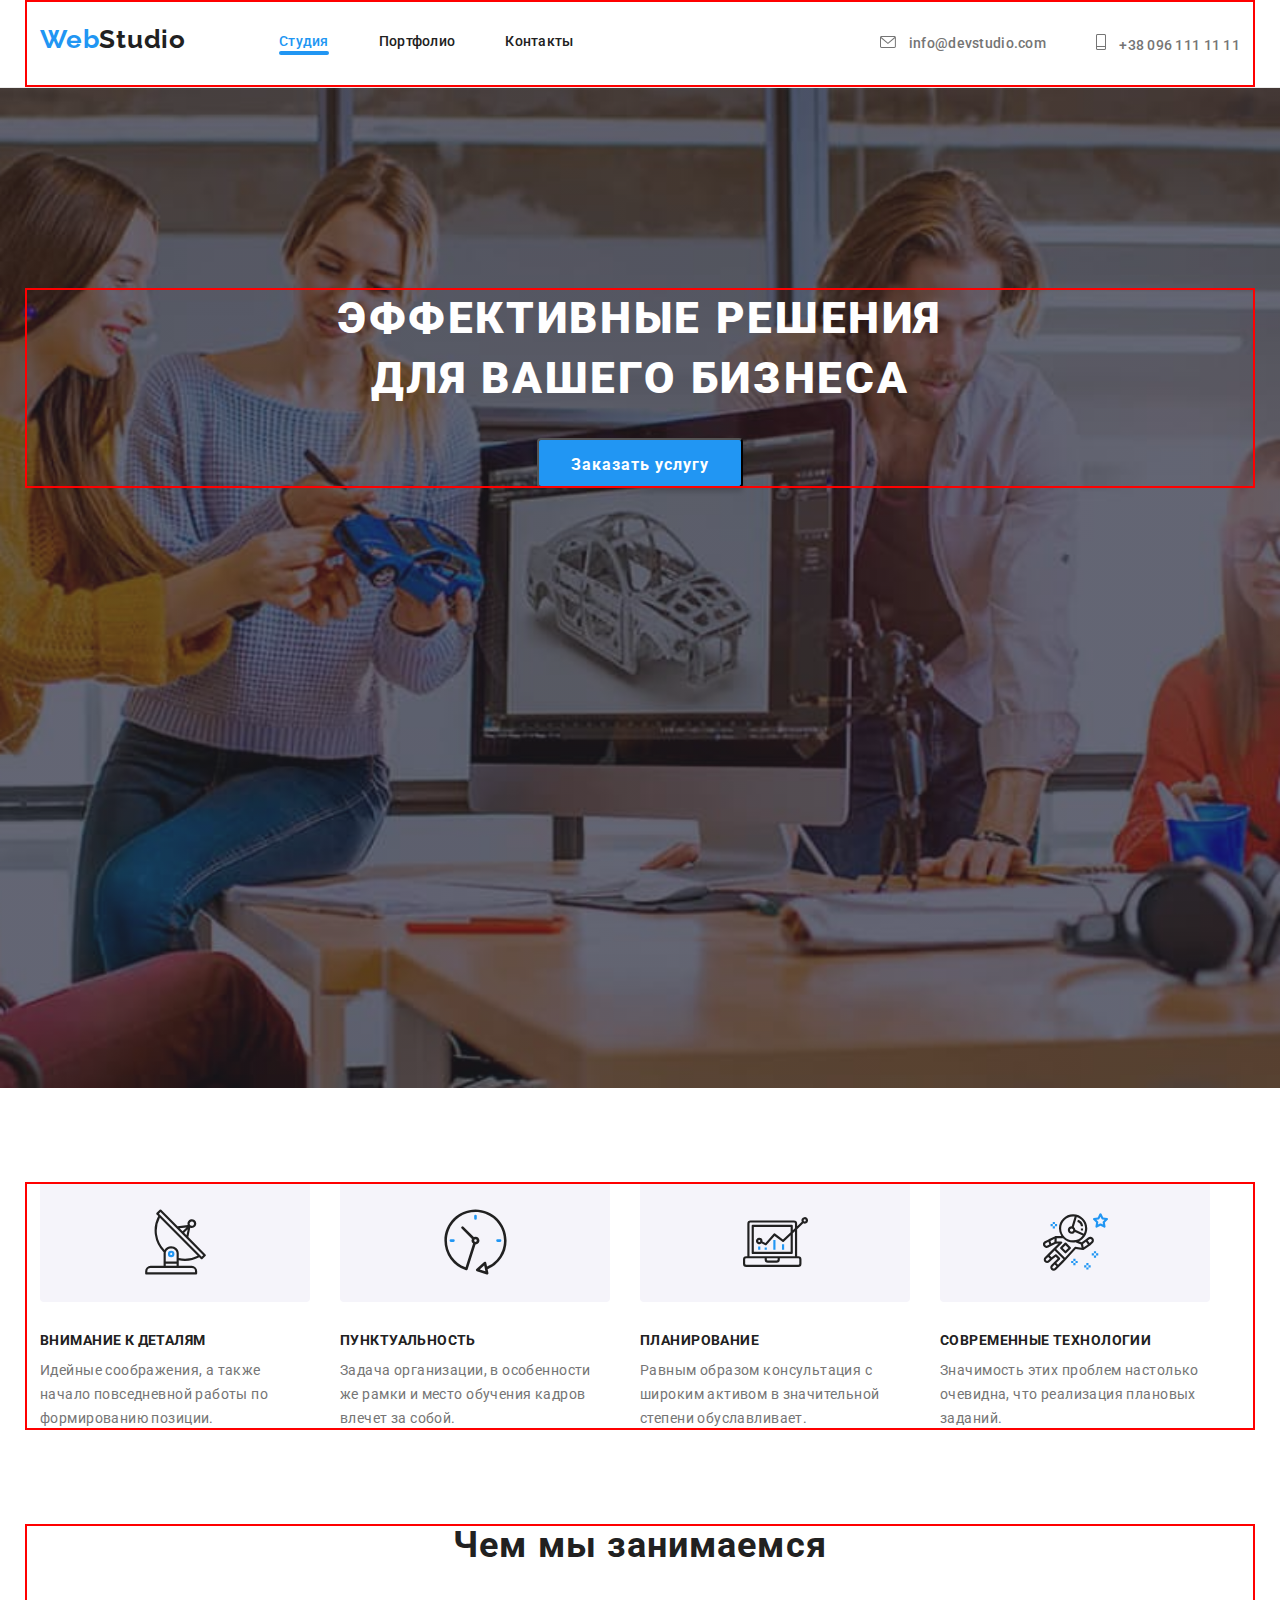
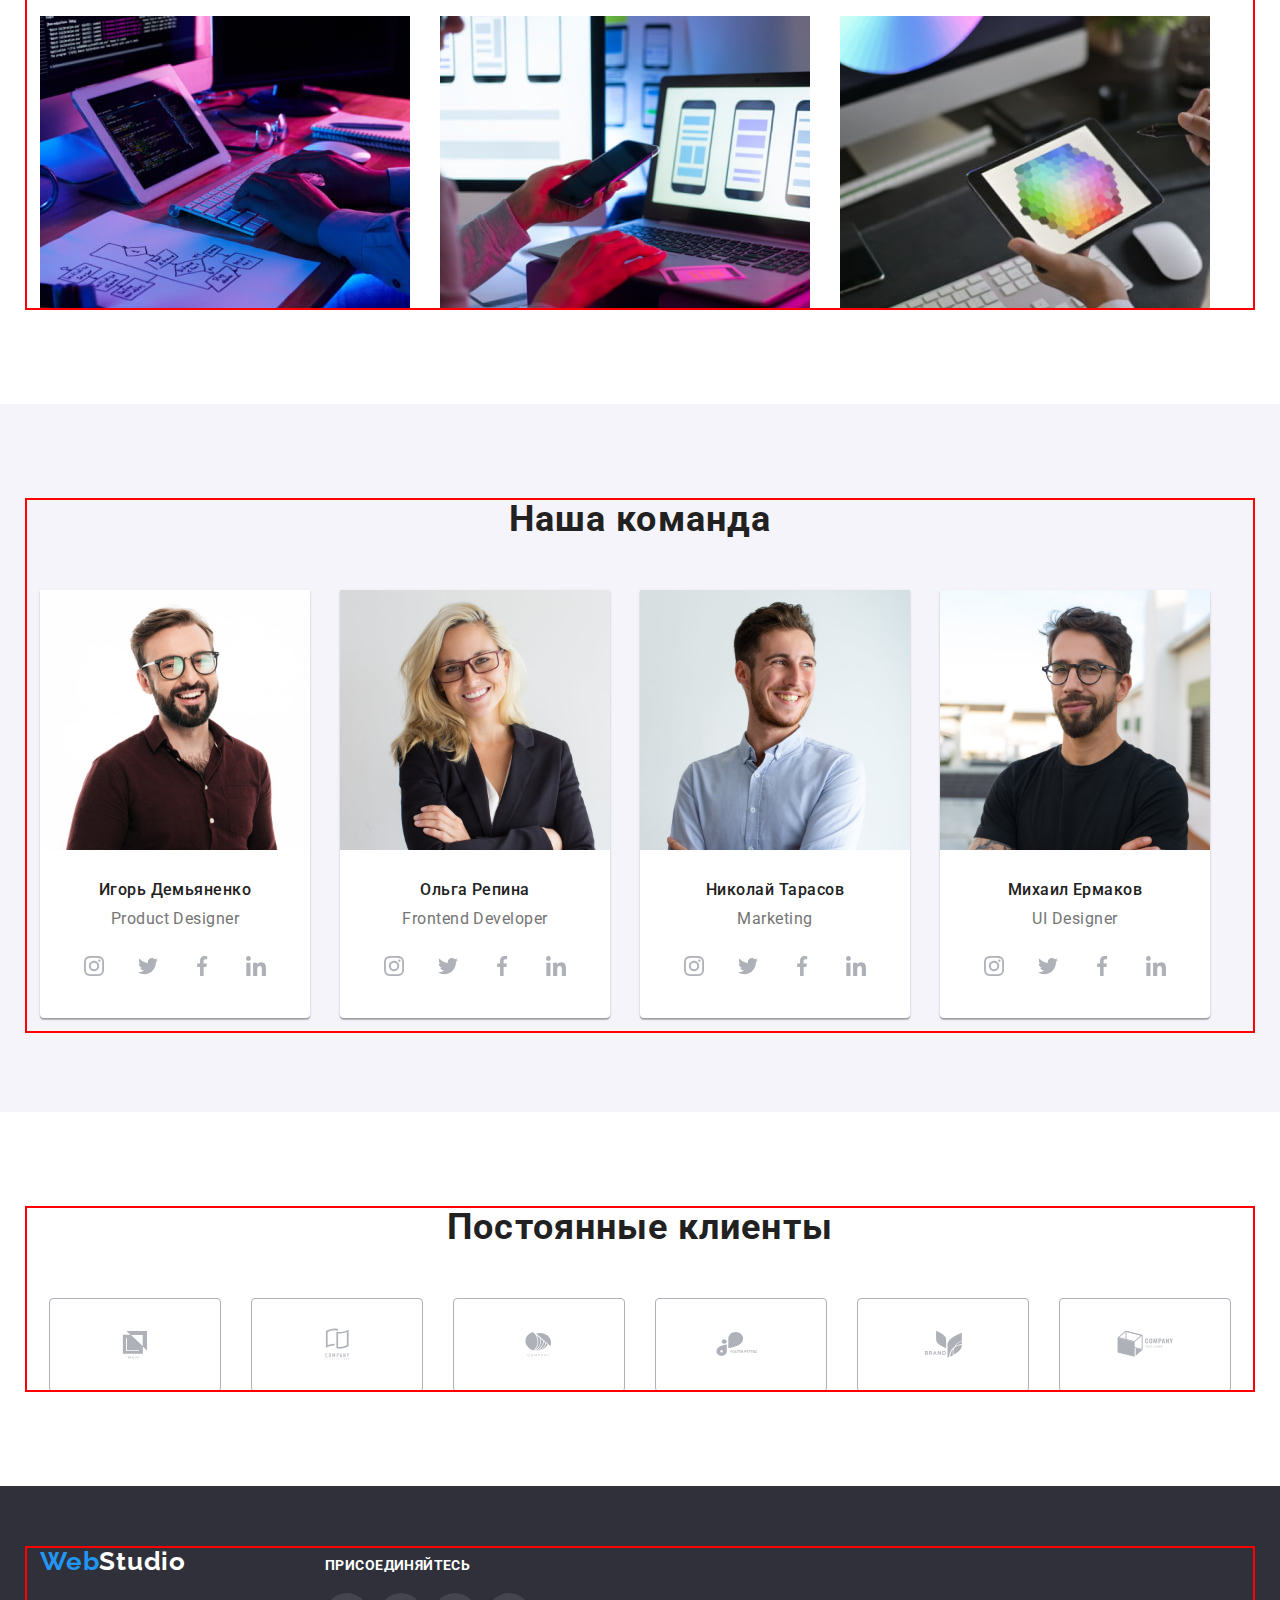
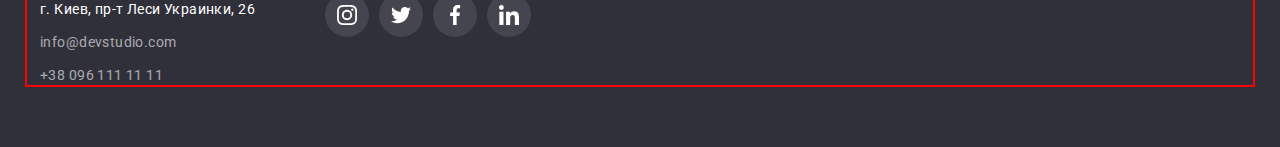
==== index.html @ d6444de2 "Initial commit" ====
<!DOCTYPE html>
<html lang="ru">
  <head>
    <meta charset="UTF-8" />
    <meta http-equiv="X-UA-Compatible" content="IE=edge" />
    <meta name="viewport" content="width=device-width, initial-scale=1.0" />
    <title>WebStudio</title>

    <!-- Normalize start -->
    <link
      rel="stylesheet"
      href="https://cdnjs.cloudflare.com/ajax/libs/modern-normalize/1.1.0/modern-normalize.min.css"
      integrity="sha512-wpPYUAdjBVSE4KJnH1VR1HeZfpl1ub8YT/NKx4PuQ5NmX2tKuGu6U/JRp5y+Y8XG2tV+wKQpNHVUX03MfMFn9Q=="
      crossorigin="anonymous"
      referrerpolicy="no-referrer"
    />
    <!-- Normalize and -->

    <!--Fonts start-->
    <link rel="preconnect" href="https://fonts.googleapis.com" />
    <link rel="preconnect" href="https://fonts.gstatic.com" crossorigin />
    <link
      href="https://fonts.googleapis.com/css2?family=Raleway:wght@700&family=Roboto:wght@400;500;700;900&display=swap"
      rel="stylesheet"
    />
    <!--Fonts end-->

    <link rel="stylesheet" href="./css/styles.css" />
  </head>

  <body>
    <!--header section-->

    <header class="header">
      <div class="conteiner header-conteiner">
        <nav class="header-nav">
          <ul class="header-list list">
            <li>
              <a class="logo link loglin" href="" lang="en"
                >Web<span class="logo-word link">Studio</span>
              </a>
            </li>
            <li class="header-item">
              <a class="header-link header-link-current link" href="">Студия</a>
            </li>
            <li class="header-item">
              <a class="header-link link" href="./portfolio.html">Портфолио</a>
            </li>
            <li class="header-item">
              <a class="header-link link" href="">Контакты</a>
            </li>
          </ul>
        </nav>

        <ul class="header-contacts list">
          <li>
            <a class="contacts-link link conttel" href="mailto:info@devstudio.com">
              <svg class="header-icon icon icon-letter" width="16" height="12">
                <use href="./images/icons.svg#icon-envelope-hover"></use>
              </svg>
              info@devstudio.com
            </a>
          </li>
          <li>
            <a class="contacts-link link" href="tel:+380961111111">
              <svg class="header-icon icon icon-tel" width="10" height="16">
                <use href="./images/icons.svg#icon-vector"></use>
              </svg>
              +38 096 111 11 11</a
            >
          </li>
        </ul>
      </div>
    </header>

    <!--main section-->

    <main>
      <!--hero section-->

      <section class="hero-section hero">
        <div class="conteiner">
          <h1 class="hero-title">
            Эффективные решения <br />
            для вашего бизнеса
          </h1>

          <button class="btn darc-btn" type="button">Заказать услугу</button>
        </div>
      </section>

      <!--Особенности-->

      <section class="feature-section">
        <div class="conteiner">
          <h2 hidden>Особенности</h2>
          <ul class="feature-list list">
            <li class="feature-item">
              <div class="feature-link link">
                <svg class="feature-icon" width="65" height="70">
                  <use href="./images/icons.svg#icon-antenna"></use>
                </svg>
              </div>
              <h2 class="feature-item-title">Внимание к деталям</h2>
              <p class="feature-item-uppertitle">
                Идейные соображения, a также начало повседневной работы по формированию позиции.
              </p>
            </li>

            <li class="feature-item">
              <div class="feature-link link">
                <svg class="feature-icon" width="65" height="70">
                  <use href="./images/icons.svg#icon-clock"></use>
                </svg>
              </div>
              <h2 class="feature-item-title">Пунктуальность</h2>
              <p class="feature-item-uppertitle">
                Задача организации, в особенности же рамки и место обучения кадров влечет за собой.
              </p>
            </li>

            <li class="feature-item">
              <div class="feature-link link">
                <svg class="feature-icon" width="65" height="70">
                  <use href="./images/icons.svg#icon-diagram"></use>
                </svg>
              </div>
              <h2 class="feature-item-title">Планирование</h2>
              <p class="feature-item-uppertitle">
                Равным образом консультация с широким активом в значительной степени обуславливает.
              </p>
            </li>

            <li class="feature-item">
              <div class="feature-link link">
                <svg class="feature-icon" width="65" height="70">
                  <use href="./images/icons.svg#icon-astronaut"></use>
                </svg>
              </div>
              <h2 class="feature-item-title">Современные технологии</h2>
              <p class="feature-item-uppertitle">
                Значимость этих проблем настолько очевидна, что реализация плановых заданий.
              </p>
            </li>
          </ul>
        </div>
      </section>

      <!--Чем мы занимаемся-->

      <section class="about-section">
        <div class="conteiner">
          <h2 class="about-uppertitle">Чем мы занимаемся</h2>
          <ul class="about-list list">
            <li class="about-item">
              <img
                class="about-img"
                src="./images/about/сoding.jpg"
                alt="Программист за своим ПК"
                width="370"
                height="294"
              />
            </li>
            <li class="about-item">
              <img
                class="about-img"
                src="./images/about/design.jpg"
                alt="Разробка мобильного приложения"
                width="370"
                height="294"
              />
            </li>
            <li class="about-item">
              <img
                class="about-img"
                src="./images/about/decoration.jpg"
                alt="Палитра на планшети"
                width="370"
                height="294"
              />
            </li>
          </ul>
        </div>
      </section>

      <!--Наша команда-->

      <section class="team-section">
        <div class="conteiner">
          <h2 class="team-uppertitle">Наша команда</h2>
          <ul class="team-list list">
            <li class="team-item">
              <img
                class="team-img"
                src="./images/team/igor.jpg"
                alt="фото Игорь Демьяненко"
                width="270"
              />
              <div class="team-wrapper">
                <h3 class="team-name">Игорь Демьяненко</h3>
                <p class="team-position" lang="en">Product Designer</p>
                <ul class="socials-list">
                  <li class="socials-item">
                    <a
                      class="socials-link link"
                      href=""
                      target="_blank"
                      rel="noopener noreferrer"
                      aria-label="instagram"
                    >
                      <svg class="socials-icon" width="20" height="20">
                        <use href="./images/icons.svg#icon-instagram"></use>
                      </svg>
                    </a>
                  </li>
                  <li class="socials-item">
                    <a
                      class="socials-link link"
                      href=""
                      target="_blank"
                      rel="noopener noreferrer"
                      aria-label="twitter"
                    >
                      <svg class="socials-icon" width="20" height="20">
                        <use href="./images/icons.svg#icon-twitter"></use></svg
                    ></a>
                  </li>
                  <li class="socials-item">
                    <a
                      class="socials-link link"
                      href=""
                      target="_blank"
                      rel="noopener noreferrer"
                      aria-label="facebook"
                    >
                      <svg class="socials-icon" width="20" height="20">
                        <use href="./images/icons.svg#icon-facebook"></use></svg
                    ></a>
                  </li>
                  <li class="socials-item">
                    <a
                      class="socials-link link"
                      href=""
                      target="_blank"
                      rel="noopener noreferrer"
                      aria-label="linkedin"
                    >
                      <svg class="socials-icon" width="20" height="20">
                        <use href="./images/icons.svg#icon-linkedin"></use></svg
                    ></a>
                  </li>
                </ul>
              </div>
            </li>

            <li class="team-item">
              <img
                class="team-img"
                src="./images/team/olga.jpg"
                alt="фото Ольга Репина"
                width="270"
              />
              <div class="team-wrapper">
                <h3 class="team-name" lang="en">Ольга Репина</h3>
                <p class="team-position">Frontend Developer</p>
                <ul class="socials-list">
                  <li class="socials-item">
                    <a
                      class="socials-link link"
                      href=""
                      target="_blank"
                      rel="noopener noreferrer"
                      aria-label="instagram"
                    >
                      <svg class="socials-icon" width="20" height="20">
                        <use href="./images/icons.svg#icon-instagram"></use>
                      </svg>
                    </a>
                  </li>
                  <li class="socials-item">
                    <a
                      class="socials-link link"
                      href=""
                      target="_blank"
                      rel="noopener noreferrer"
                      aria-label="twitter"
                    >
                      <svg class="socials-icon" width="20" height="20">
                        <use href="./images/icons.svg#icon-twitter"></use></svg
                    ></a>
                  </li>
                  <li class="socials-item">
                    <a
                      class="socials-link link"
                      href=""
                      target="_blank"
                      rel="noopener noreferrer"
                      aria-label="facebook"
                    >
                      <svg class="socials-icon" width="20" height="20">
                        <use href="./images/icons.svg#icon-facebook"></use></svg
                    ></a>
                  </li>
                  <li class="socials-item">
                    <a
                      class="socials-link link"
                      href=""
                      target="_blank"
                      rel="noopener noreferrer"
                      aria-label="linkedin"
                    >
                      <svg class="socials-icon" width="20" height="20">
                        <use href="./images/icons.svg#icon-linkedin"></use></svg
                    ></a>
                  </li>
                </ul>
              </div>
            </li>

            <li class="team-item">
              <img
                class="team-img"
                src="./images/team/nikalay.jpg"
                alt="фото Николай Тарасов"
                width="270"
              />
              <div class="team-wrapper">
                <h3 class="team-name">Николай Тарасов</h3>
                <p class="team-position" lang="en">Marketing</p>
                <ul class="socials-list">
                  <li class="socials-item">
                    <a
                      class="socials-link link"
                      href=""
                      target="_blank"
                      rel="noopener noreferrer"
                      aria-label="instagram"
                    >
                      <svg class="socials-icon" width="20" height="20">
                        <use href="./images/icons.svg#icon-instagram"></use>
                      </svg>
                    </a>
                  </li>
                  <li class="socials-item">
                    <a
                      class="socials-link link"
                      href=""
                      target="_blank"
                      rel="noopener noreferrer"
                      aria-label="twitter"
                    >
                      <svg class="socials-icon" width="20" height="20">
                        <use href="./images/icons.svg#icon-twitter"></use></svg
                    ></a>
                  </li>
                  <li class="socials-item">
                    <a
                      class="socials-link link"
                      href=""
                      target="_blank"
                      rel="noopener noreferrer"
                      aria-label="facebook"
                    >
                      <svg class="socials-icon" width="20" height="20">
                        <use href="./images/icons.svg#icon-facebook"></use></svg
                    ></a>
                  </li>
                  <li class="socials-item">
                    <a
                      class="socials-link link"
                      href=""
                      target="_blank"
                      rel="noopener noreferrer"
                      aria-label="linkedin"
                    >
                      <svg class="socials-icon" width="20" height="20">
                        <use href="./images/icons.svg#icon-linkedin"></use></svg
                    ></a>
                  </li>
                </ul>
              </div>
            </li>

            <li class="team-item">
              <img
                class="team-img"
                src="./images/team/mikhail.jpg"
                alt="фото Михаил Ермаков"
                width="270"
              />
              <div class="team-wrapper">
                <h3 class="team-name">Михаил Ермаков</h3>
                <p class="team-position" lang="en">UI Designer</p>
                <ul class="socials-list">
                  <li class="socials-item">
                    <a
                      class="socials-link link"
                      href=""
                      target="_blank"
                      rel="noopener noreferrer"
                      aria-label="instagram"
                    >
                      <svg class="socials-icon" width="20" height="20">
                        <use href="./images/icons.svg#icon-instagram"></use>
                      </svg>
                    </a>
                  </li>
                  <li class="socials-item">
                    <a
                      class="socials-link link"
                      href=""
                      target="_blank"
                      rel="noopener noreferrer"
                      aria-label="twitter"
                    >
                      <svg class="socials-icon" width="20" height="20">
                        <use href="./images/icons.svg#icon-twitter"></use></svg
                    ></a>
                  </li>
                  <li class="socials-item">
                    <a
                      class="socials-link link"
                      href=""
                      target="_blank"
                      rel="noopener noreferrer"
                      aria-label="facebook"
                    >
                      <svg class="socials-icon" width="20" height="20">
                        <use href="./images/icons.svg#icon-facebook"></use></svg
                    ></a>
                  </li>
                  <li class="socials-item">
                    <a
                      class="socials-link link"
                      href=""
                      target="_blank"
                      rel="noopener noreferrer"
                      aria-label="linkedin"
                    >
                      <svg class="socials-icon" width="20" height="20">
                        <use href="./images/icons.svg#icon-linkedin"></use></svg
                    ></a>
                  </li>
                </ul>
              </div>
            </li>
          </ul>
        </div>
      </section>
    </main>

    <!--Постоянные клиенты-->

    <section class="clients-section">
      <div class="conteiner">
        <h2 class="clients-uppertitle">Постоянные клиенты</h2>
        <ul class="clients-list list">
          <li class="clients-item">
            <a
              class="clients-link link"
              href=""
              target="_blank"
              rel="noopener noreferrer"
              aria-label="logo-1"
            >
              <svg class="clients-icon" width="63" height="45">
                <use href="./images/icons.svg#icon-logo-1"></use>
              </svg>
            </a>
          </li>
          <li class="clients-item">
            <a
              class="clients-link link"
              href=""
              target="_blank"
              rel="noopener noreferrer"
              aria-label="logo-2"
            >
              <svg class="clients-icon" width="63" height="45">
                <use href="./images/icons.svg#icon-logo-2"></use>
              </svg>
            </a>
          </li>
          <li class="clients-item">
            <a
              class="clients-link link"
              href=""
              target="_blank"
              rel="noopener noreferrer"
              aria-label="logo-3"
            >
              <svg class="clients-icon" width="63" height="45">
                <use href="./images/icons.svg#icon-logo-3"></use>
              </svg>
            </a>
          </li>
          <li class="clients-item">
            <a
              class="clients-link link"
              href=""
              target="_blank"
              rel="noopener noreferrer"
              aria-label="logo-4"
            >
              <svg class="clients-icon icon-logo-4" width="63" height="45">
                <use href="./images/icons.svg#icon-logo-4"></use>
              </svg>
            </a>
          </li>
          <li class="clients-item">
            <a
              class="clients-link link"
              href=""
              target="_blank"
              rel="noopener noreferrer"
              aria-label="logo-5"
            >
              <svg class="clients-icon" width="63" height="45">
                <use href="./images/icons.svg#icon-logo-5"></use>
              </svg>
            </a>
          </li>
          <li class="clients-item">
            <a
              class="clients-link link"
              href=""
              target="_blank"
              rel="noopener noreferrer"
              aria-label="logo-6"
            >
              <svg class="clients-icon" width="63" height="45">
                <use href="./images/icons.svg#icon-logo-6"></use>
              </svg>
            </a>
          </li>
        </ul>
      </div>
    </section>

    <!--footer section-->

    <footer class="footer">
      <div class="conteiner foot-cont">
        <div class="footer-conteiner">
          <a class="logo link footlog" href="" lang="en"
            >Web<span class="footer-logo-word link">Studio</span>
          </a>

          <address class="footer-contacts">
            <ul class="contacts-list list">
              <li class="contacts-item">
                <a
                  class="contacts-link-add link"
                  href="https://goo.gl/maps/pwJf7TVeDmPE7f2x8"
                  target="_blank"
                  rel="noopener noreferrer"
                  >г. Киев, пр-т Леси Украинки, 26</a
                >
              </li>
              <li class="contacts-item">
                <a class="footer-contacts-link link" href="mailto:info@devstudio.com"
                  >info@devstudio.com</a
                >
              </li>
              <li class="contacts-item">
                <a class="footer-contacts-link link" href="tel:+380961111111">+38 096 111 11 11</a>
              </li>
            </ul>
          </address>
        </div>
        <div class="conteiner-socials">
          <h4 class="footer-socials">присоединяйтесь</h4>
          <ul class="footer-socials-list">
            <li class="footer-socials-item">
              <a
                class="footer-socials-link link"
                href=""
                target="_blank"
                rel="noopener noreferrer"
                aria-label="instagram"
              >
                <svg class="footer-socials-icon" width="20" height="20">
                  <use href="./images/icons.svg#icon-instagram"></use>
                </svg>
              </a>
            </li>
            <li class="footer-socials-item">
              <a
                class="footer-socials-link link"
                href=""
                target="_blank"
                rel="noopener noreferrer"
                aria-label="twitter"
              >
                <svg class="footer-socials-icon" width="20" height="20">
                  <use href="./images/icons.svg#icon-twitter"></use></svg
              ></a>
            </li>
            <li class="footer-socials-item">
              <a
                class="footer-socials-link link"
                href=""
                target="_blank"
                rel="noopener noreferrer"
                aria-label="facebook"
              >
                <svg class="footer-socials-icon" width="20" height="20">
                  <use href="./images/icons.svg#icon-facebook"></use></svg
              ></a>
            </li>
            <li class="footer-socials-item">
              <a
                class="footer-socials-link link"
                href=""
                target="_blank"
                rel="noopener noreferrer"
                aria-label="linkedin"
              >
                <svg class="footer-socials-icon" width="20" height="20">
                  <use href="./images/icons.svg#icon-linkedin"></use></svg
              ></a>
            </li>
          </ul>
        </div>
      </div>
    </footer>
  </body>
</html>
---- css/styles.css ----
:root {
  /* fonts */
  --main-font: 'Roboto', sans-serif;
  --secondary-font: 'Raleway', sans-serif;

  /* text color */
  --title-text-cl: #212121;
  --uppertitle-cl: #757575;

  /* bg color */
  --grey-bg-cl: #757575;
  --dark-bg-cl: #2f303a;
  --acent-cl: #2196f3;

  /* others */
  --indent: 30px;
  --items: 4;
}

/* reset styles */

a {
  text-decoration: none;
  color: currentColor;
}

h1,
h2,
h3,
h4,
p {
  list-style: none;
  margin: 0;
}
ul {
  list-style: none;
  padding: 0;
  margin: 0;
}

img {
  display: block;
}

.link {
  text-decoration: none;
  color: currentColor;
}

.list {
  list-style: none;
}
.logo {
  font-family: var(--secondary-font);
  color: #2196f3;
  font-weight: 700;
  font-size: 26px;
  line-height: calc(31 / 26);
  letter-spacing: 0.03em;
}

.logo-word {
  color: var(--title-text-cl);
}
.footer-logo-word {
  color: #ffffff;
}

/* base style */

body {
  font-family: var(--main-font);
  color: var(--title-text-cl);
  margin: 0;
}

.conteiner {
  width: 1200px;
  margin-left: auto;
  margin-right: auto;
  padding-left: 15px;
  padding-right: 15px;
  outline: 2px solid red;
  outline-offset: -2px;
}

/* header */

.header {
  border-bottom: 1px solid #ececec;
  background-color: #ffffff;
}

.header-link {
  display: block;
  padding-top: 32px;
  padding-bottom: 32px;

  font-weight: 500;
  font-size: 14px;
  line-height: calc(16 / 12);
  letter-spacing: 0.02em;
  color: var(--title-text-cl);
}

.header-link:hover,
.header-link:focus {
  color: var(--acent-cl);
}

.header-link-current::after {
  content: ' ';
  display: block;
  width: 100%;
  height: 4px;
  border-radius: 2px;
  background-color: var(--acent-cl);
}

.header-conteiner {
  display: flex;
  align-items: center;
}

.header-contacts {
  display: flex;
  margin-left: auto;
  align-items: center;
  font-weight: 500;
  font-size: 14px;
  line-height: calc(16 / 14);
  letter-spacing: 0.02em;
}

.loglin {
  display: flex;
  margin-top: 24px;
}

.contacts-link {
  color: #757575;
}

.conttel {
  margin-right: 50px;
}

.contacts-link:hover,
.contacts-link:focus {
  color: var(--acent-cl);
}

.header-list {
  display: flex;
}

.header-item {
  margin-left: 93px;
}

.header-list .header-item + .header-item {
  margin-left: 50px;
}

/* btn */

.btn {
  font-family: 'Roboto';
  cursor: pointer;
  font-weight: 700;
  font-size: 16px;
  line-height: calc(30 / 16);
  letter-spacing: 0.06em;
  color: #ffffff;
  background: var(--acent-cl);
}
.light-btn {
  padding-top: 6px;
  padding-bottom: 6px;
  padding-left: 22px;
  padding-right: 22px;

  font-weight: 500;
  font-size: 16px;
  line-height: calc(26 / 16);
  letter-spacing: 0.03em;

  border-radius: 4px;

  color: #212121;
  background: #f5f4fa;
}
.darc-btn {
  text-align: center;
  min-width: 200px;
  height: 50px;
  left: 700px;
  top: 430px;
  padding: 10px 32px;
  box-shadow: 0px 4px 4px rgba(0, 0, 0, 0.15);
  border-radius: 4px;
}

.current-btn {
  background-color: var(--acent-cl);
}

.light-btn:focus,
.light-btn:hover {
  color: #ffffff;
  background-color: #2587d6;
}

/* hero section */

.hero {
  height: 600px;
  max-width: 1600px;
  margin-left: auto;
  margin-right: auto;

  background: #c4c4c4;
  background-image: linear-gradient(to right, rgba(47, 48, 58, 0.4), rgba(47, 48, 58, 0.4)),
    url(../images/hero/hero-bg.jpg);
  background-repeat: no-repeat;
  background-position: center;
  background-size: cover;
}

.hero-section {
  text-align: center;
  padding-top: 200px;
  padding-bottom: 200px;

  color: #ffffff;
}

.hero-title {
  font-weight: 900;
  font-size: 44px;
  line-height: calc(60 / 44);
  letter-spacing: 0.06em;
  text-transform: uppercase;
  margin-bottom: 30px;
}

.feature-section {
  padding-top: 94px;
  padding-bottom: 94px;
}

.feature-item-title {
  font-weight: 700;
  font-size: 14px;
  line-height: calc(16 / 14);
  letter-spacing: 0.03em;
  text-transform: uppercase;
  color: #212121;
  margin-top: 30px;
  margin-bottom: 10px;
}

.feature-item-uppertitle {
  font-weight: 400;
  font-size: 14px;
  line-height: calc(24 / 14);
  letter-spacing: 0.03em;
  color: #757575;
}

.feature-item {
  width: 270px;
  margin-right: 30px;
}

.feature-list {
  display: flex;
}

.feature-item:last-child {
  margin-right: 0;
}

.about-list {
  display: flex;
}

.about-item {
  width: 370px;
}

.about-list .about-item + .about-item {
  margin-left: 30px;
}

.team-section {
  background-color: #f5f4fa;
  padding-top: 94px;
  padding-bottom: 94px;
}

.about-section {
  padding-bottom: 94px;
}

.team-uppertitle {
  margin-bottom: 50px;
  text-align: center;
}

.about-uppertitle,
.team-uppertitle,
.clients-uppertitle {
  margin-bottom: 50px;
  text-align: center;
  font-weight: 700;
  font-size: 36px;
  line-height: calc(42 / 36);
  letter-spacing: 0.03em;
  color: #212121;
}

.team-name {
  margin-bottom: 10px;
  text-align: center;
  font-weight: 500;
  font-size: 16px;
  line-height: calc(19 / 16);
  letter-spacing: 0.03em;

  color: #212121;
}
.team-position {
  margin-bottom: 16px;
  text-align: center;
  font-weight: 400;
  font-size: 16px;
  line-height: calc(19 / 16);
  letter-spacing: 0.03em;

  color: #757575;
}

.team-list {
  display: flex;
  margin: -15px;
}

.team-item {
  margin: 15px;
  background: #ffffff;
  box-shadow: 0px 1px 3px rgba(0, 0, 0, 0.12), 0px 1px 1px rgba(0, 0, 0, 0.14),
    0px 2px 1px rgba(0, 0, 0, 0.2);
  border-radius: 0px 0px 4px 4px;
}

.team-wrapper {
  padding-top: 30px;
  padding-bottom: 30px;
  padding-left: 5px;
  padding-right: 5px;
}

/* footer */

.footer {
  background-color: var(--dark-bg-cl);
  padding-top: 60px;
  padding-bottom: 60px;
}

.footlog {
  display: flex;
  margin-bottom: 20px;
}

.contacts-list {
  font-family: 'Roboto';
  font-style: normal;
  font-weight: 400;
  font-size: 14px;
  line-height: calc(24 / 14);
  letter-spacing: 0.03em;
  color: #ffffff;
}
.contacts-link-add {
  font-family: 'Roboto';
  font-style: normal;
  font-weight: 400;
  font-size: 14px;
  line-height: calc(24 / 14);
  letter-spacing: 0.03em;
}
.footer-contacts-link {
  color: rgba(255, 255, 255, 0.6);
}

.contacts-list .contacts-item + .contacts-item {
  margin-top: 9px;
}

/* Портфолио */

.portfolio-sections {
  padding-top: 94px;
  padding-bottom: 94px;
}

.portfolio-title {
  margin-bottom: 4px;
  font-weight: 700;
  font-size: 18px;
  line-height: calc(36 / 18);
  letter-spacing: 0.06em;
  color: #212121;
}

.portfolio-subtitle {
  font-weight: 400;
  font-size: 16px;
  line-height: calc(30 / 16);
  letter-spacing: 0.03em;
  color: #757575;
}

.portfolio-menu {
  margin-bottom: 50px;
  display: flex;
  justify-content: center;
  gap: 8px;
}

.content-list {
  box-sizing: border-box;
  flex-basis: calc((100% - var(--indent) * (var(--items) - 1)) / var(--items));
}

.content-list:hover,
.content-list:focus {
  box-shadow: 0px 1px 1px rgba(0, 0, 0, 0.12), 0px 4px 4px rgba(0, 0, 0, 0.06),
    1px 4px 6px rgba(0, 0, 0, 0.16);
}

.portfolio-content {
  display: flex;
  flex-wrap: wrap;
  gap: var(--indent);
}

.flex-portfolio {
  border: 1px solid #eeeeee;
  border-top: none;
  padding: 20px 24px;
}

/* Контакты */

/* socials icons */

.contacts-link {
  align-items: center;
}

.socials-link {
  display: flex;
  align-items: center;
  justify-content: center;

  width: 44px;
  height: 44px;
  color: #afb1b8;
  border-radius: 50%;
}
.socials-list {
  display: flex;
  align-items: center;
  justify-content: center;
  gap: 10px;
}

.socials-link:hover,
.socials-link:focus {
  color: #ffffff;
  background-color: #2196f3;
}

.socials-icon {
  fill: currentColor;
}

.conteiner-socials {
  align-items: baseline;
  display: flex;
  justify-content: center;
}

.footer-socials {
  margin-bottom: 20px;
  font-weight: 700;
  font-size: 14px;
  line-height: calc(16 / 14);
  letter-spacing: 0.03em;
  text-transform: uppercase;
  color: #ffffff;
}

.footer-socials-link {
  display: flex;
  align-items: center;
  justify-content: center;

  width: 44px;
  height: 44px;
  color: #ffffff;
  background: rgba(255, 255, 255, 0.1);
  border-radius: 50%;
}
.footer-socials-list {
  display: flex;
  align-items: center;
  justify-content: center;
  gap: 10px;
}

.footer-socials-link:hover,
.footer-socials-link:focus {
  color: #ffffff;
  background-color: #2196f3;
}

.footer-socials-icon {
  fill: currentColor;
}

.foot-cont {
  display: flex;
  align-items: baseline;
  gap: 70px;
}

.conteiner-socials {
  display: inline-block;
  flex-wrap: wrap;
}

.clients-section {
  padding-top: 94px;
  padding-bottom: 94px;
  background: #ffffff;
}

.clients-link {
  display: flex;
  align-items: center;
  justify-content: center;
  width: 170px;
  height: 92px;
  color: #afb1b8;
  border: 1px solid #afb1b8;
  border-radius: 4px;
}
.clients-list {
  display: flex;
  align-items: center;
  justify-content: center;
  gap: 30px;
}

.clients-link:hover,
.clients-link:focus {
  color: #ffffff;
}

.clients-icon {
  fill: currentColor;
}

.feature-link {
  display: flex;
  align-items: center;
  justify-content: center;
  width: 270px;
  height: 120px;
  background: #f5f4fa;
  border-radius: 4px;
}

.clients-icon:hover,
.clients-icon:focus,
.clients-link:hover,
.clients-link:focus {
  --color3: var(--acent-cl);
  --color2: var(--acent-cl);
  border: 1px solid var(--acent-cl);
}

.feature-icon:hover {
  stroke: var(--acent-cl);
}

.icon-letter {
  margin-right: 10px;
  fill: currentColor;
}

.icon-tel {
  margin-right: 10px;
  fill: currentColor;
}

.icon-letter:hover,
.icon-letter:focus,
.header-link-current {
  color: var(--acent-cl);
}

.contacts-link:hover,
.contacts-link:focus {
  color: var(--acent-cl);
}
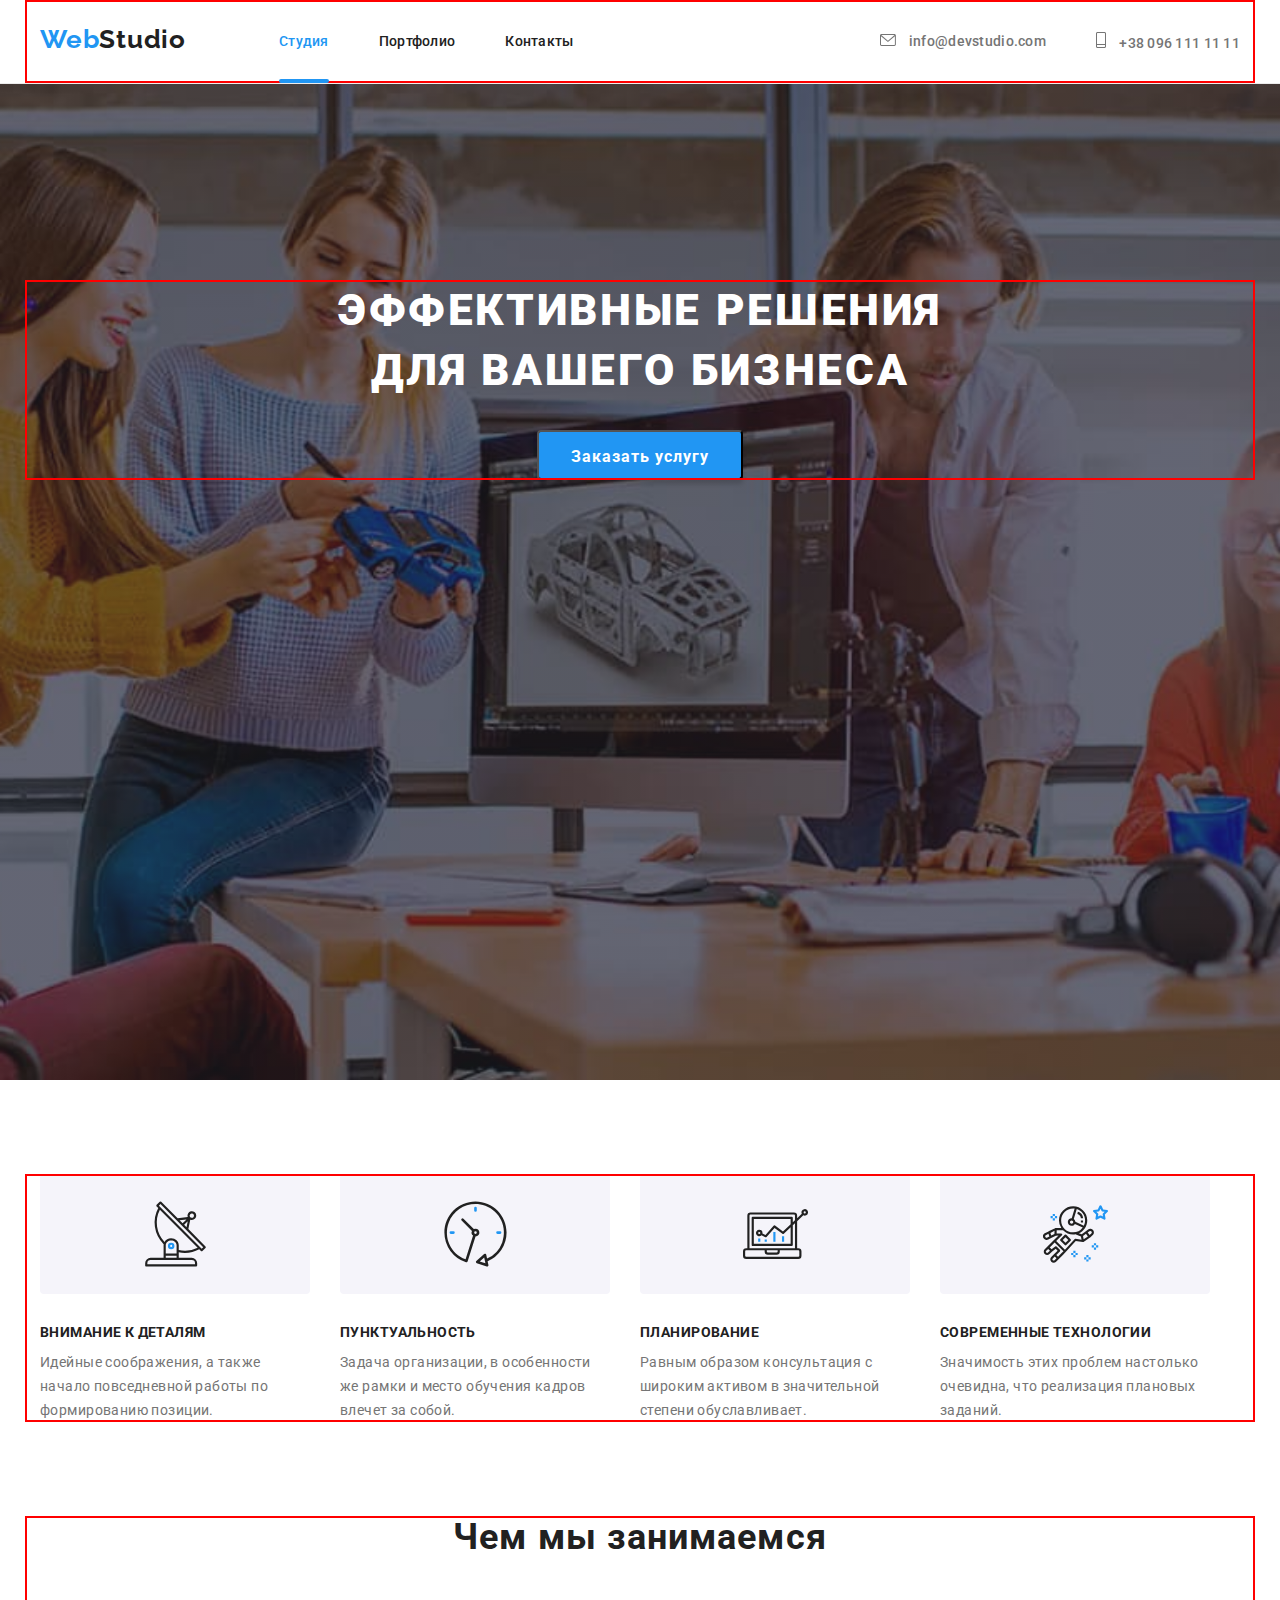
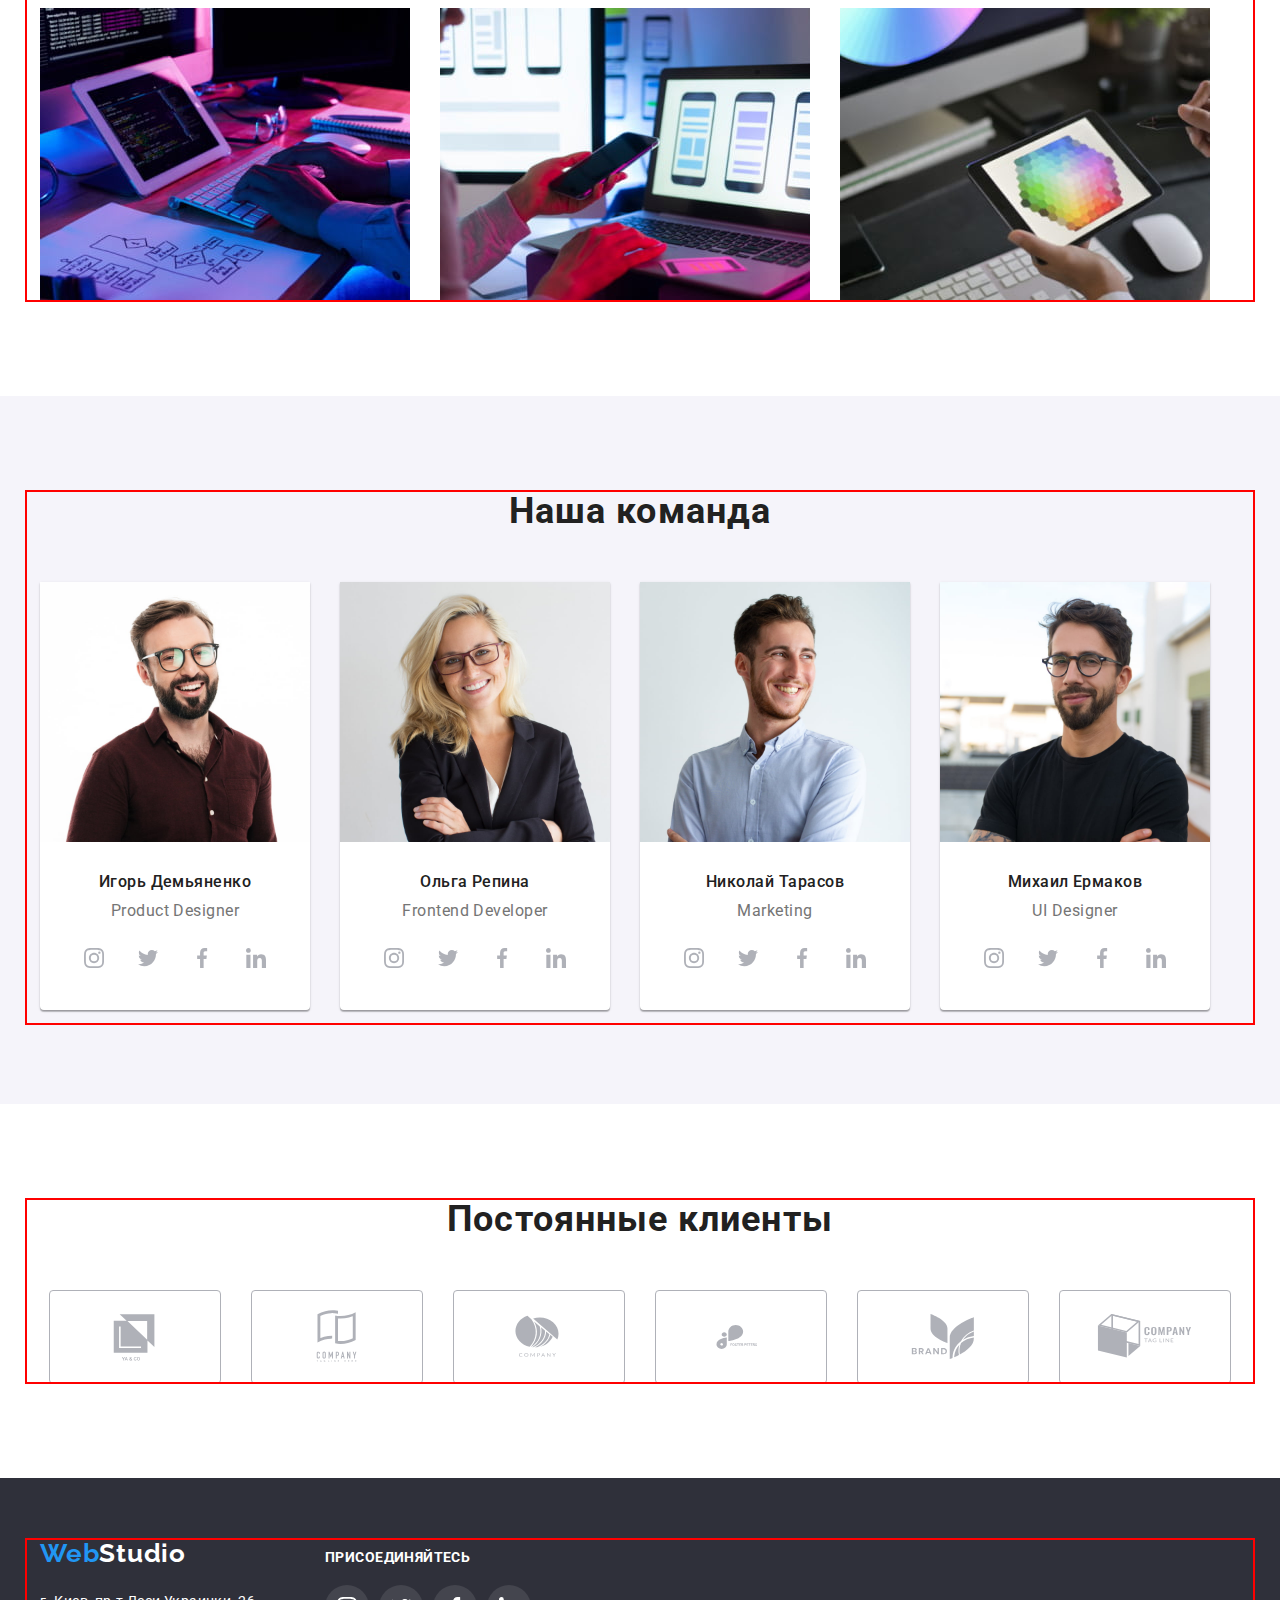
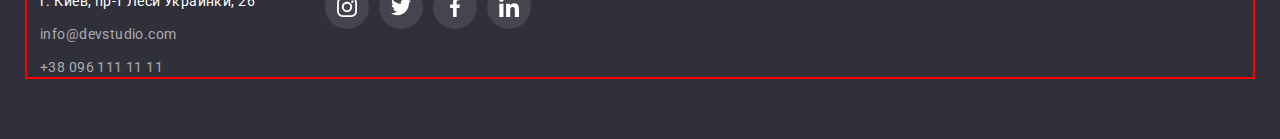
==== commit 734ec22f: "new" ====
--- a/index.html
+++ b/index.html
@@ -463,7 +463,7 @@
               rel="noopener noreferrer"
               aria-label="logo-1"
             >
-              <svg class="clients-icon" width="63" height="45">
+              <svg class="clients-icon" width="106" height="60">
                 <use href="./images/icons.svg#icon-logo-1"></use>
               </svg>
             </a>
@@ -476,7 +476,7 @@
               rel="noopener noreferrer"
               aria-label="logo-2"
             >
-              <svg class="clients-icon" width="63" height="45">
+              <svg class="clients-icon" width="106" height="60">
                 <use href="./images/icons.svg#icon-logo-2"></use>
               </svg>
             </a>
@@ -489,7 +489,7 @@
               rel="noopener noreferrer"
               aria-label="logo-3"
             >
-              <svg class="clients-icon" width="63" height="45">
+              <svg class="clients-icon" width="106" height="60">
                 <use href="./images/icons.svg#icon-logo-3"></use>
               </svg>
             </a>
@@ -515,7 +515,7 @@
               rel="noopener noreferrer"
               aria-label="logo-5"
             >
-              <svg class="clients-icon" width="63" height="45">
+              <svg class="clients-icon" width="106" height="60">
                 <use href="./images/icons.svg#icon-logo-5"></use>
               </svg>
             </a>
@@ -528,7 +528,7 @@
               rel="noopener noreferrer"
               aria-label="logo-6"
             >
-              <svg class="clients-icon" width="63" height="45">
+              <svg class="clients-icon" width="106" height="60">
                 <use href="./images/icons.svg#icon-logo-6"></use>
               </svg>
             </a>
--- a/css/styles.css
+++ b/css/styles.css
@@ -72,6 +72,7 @@
   font-family: var(--main-font);
   color: var(--title-text-cl);
   margin: 0;
+  padding-top: 80px;
 }
 
 .conteiner {
@@ -89,6 +90,12 @@
 .header {
   border-bottom: 1px solid #ececec;
   background-color: #ffffff;
+
+  position: fixed;
+  width: 100%;
+  top: 0;
+  left: 0;
+  min-height: 80px;
 }
 
 .header-link {
@@ -108,13 +115,19 @@
   color: var(--acent-cl);
 }
 
+.header-item {
+  position: relative;
+}
+
 .header-link-current::after {
-  content: ' ';
-  display: block;
+  position: absolute;
+  bottom: 0;
+  left: 0;
+  content: '';
   width: 100%;
   height: 4px;
   border-radius: 2px;
-  background-color: var(--acent-cl);
+  background-color: #2196f3;
 }
 
 .header-conteiner {
@@ -208,7 +221,7 @@
 .light-btn:focus,
 .light-btn:hover {
   color: #ffffff;
-  background-color: #2587d6;
+  background-color: #2196f3;
 }
 
 /* hero section */
@@ -453,6 +466,36 @@
   padding: 20px 24px;
 }
 
+/* Портфолио текст */
+
+.portfolio-foto {
+  position: relative;
+  overflow: hidden;
+}
+.portfolio-overlay {
+  position: absolute;
+  display: block;
+  bottom: 0;
+  left: 0;
+  width: 100%;
+  height: 100%;
+  background-color: rgba(33, 150, 243, 0.9);
+  transform: translateY(100%);
+  transition: transform 250ms cubic-bezier(0.4, 0, 0.2, 1);
+}
+.portfolio-overlay-text {
+  padding: 63px 24px;
+  font-weight: 400;
+  font-size: 18px;
+  line-height: calc(28 / 18);
+  letter-spacing: 0.03em;
+  color: #ffffff;
+}
+.portfolio-foto:hover .portfolio-overlay {
+  transform: translateY(0);
+  opacity: 1;
+}
+
 /* Контакты */
 
 /* socials icons */
@@ -585,8 +628,6 @@
   border-radius: 4px;
 }
 
-.clients-icon:hover,
-.clients-icon:focus,
 .clients-link:hover,
 .clients-link:focus {
   --color3: var(--acent-cl);
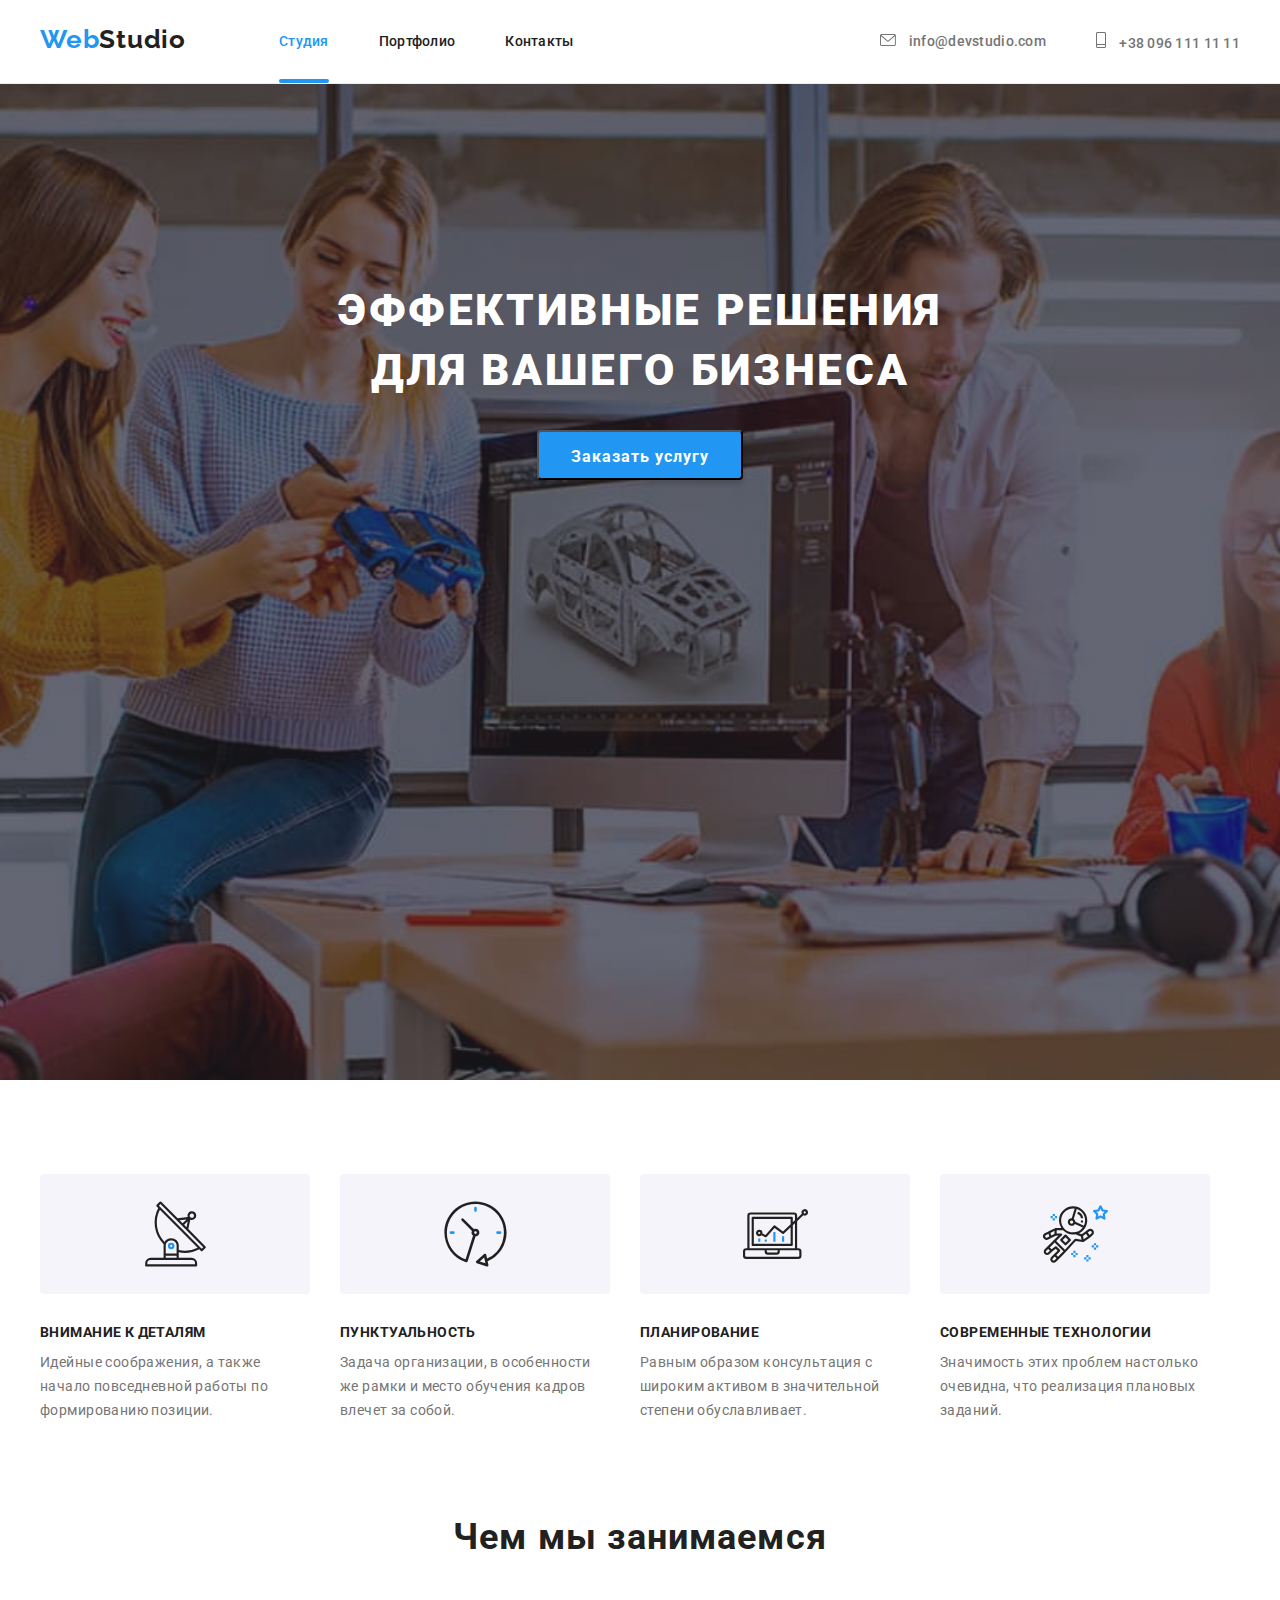
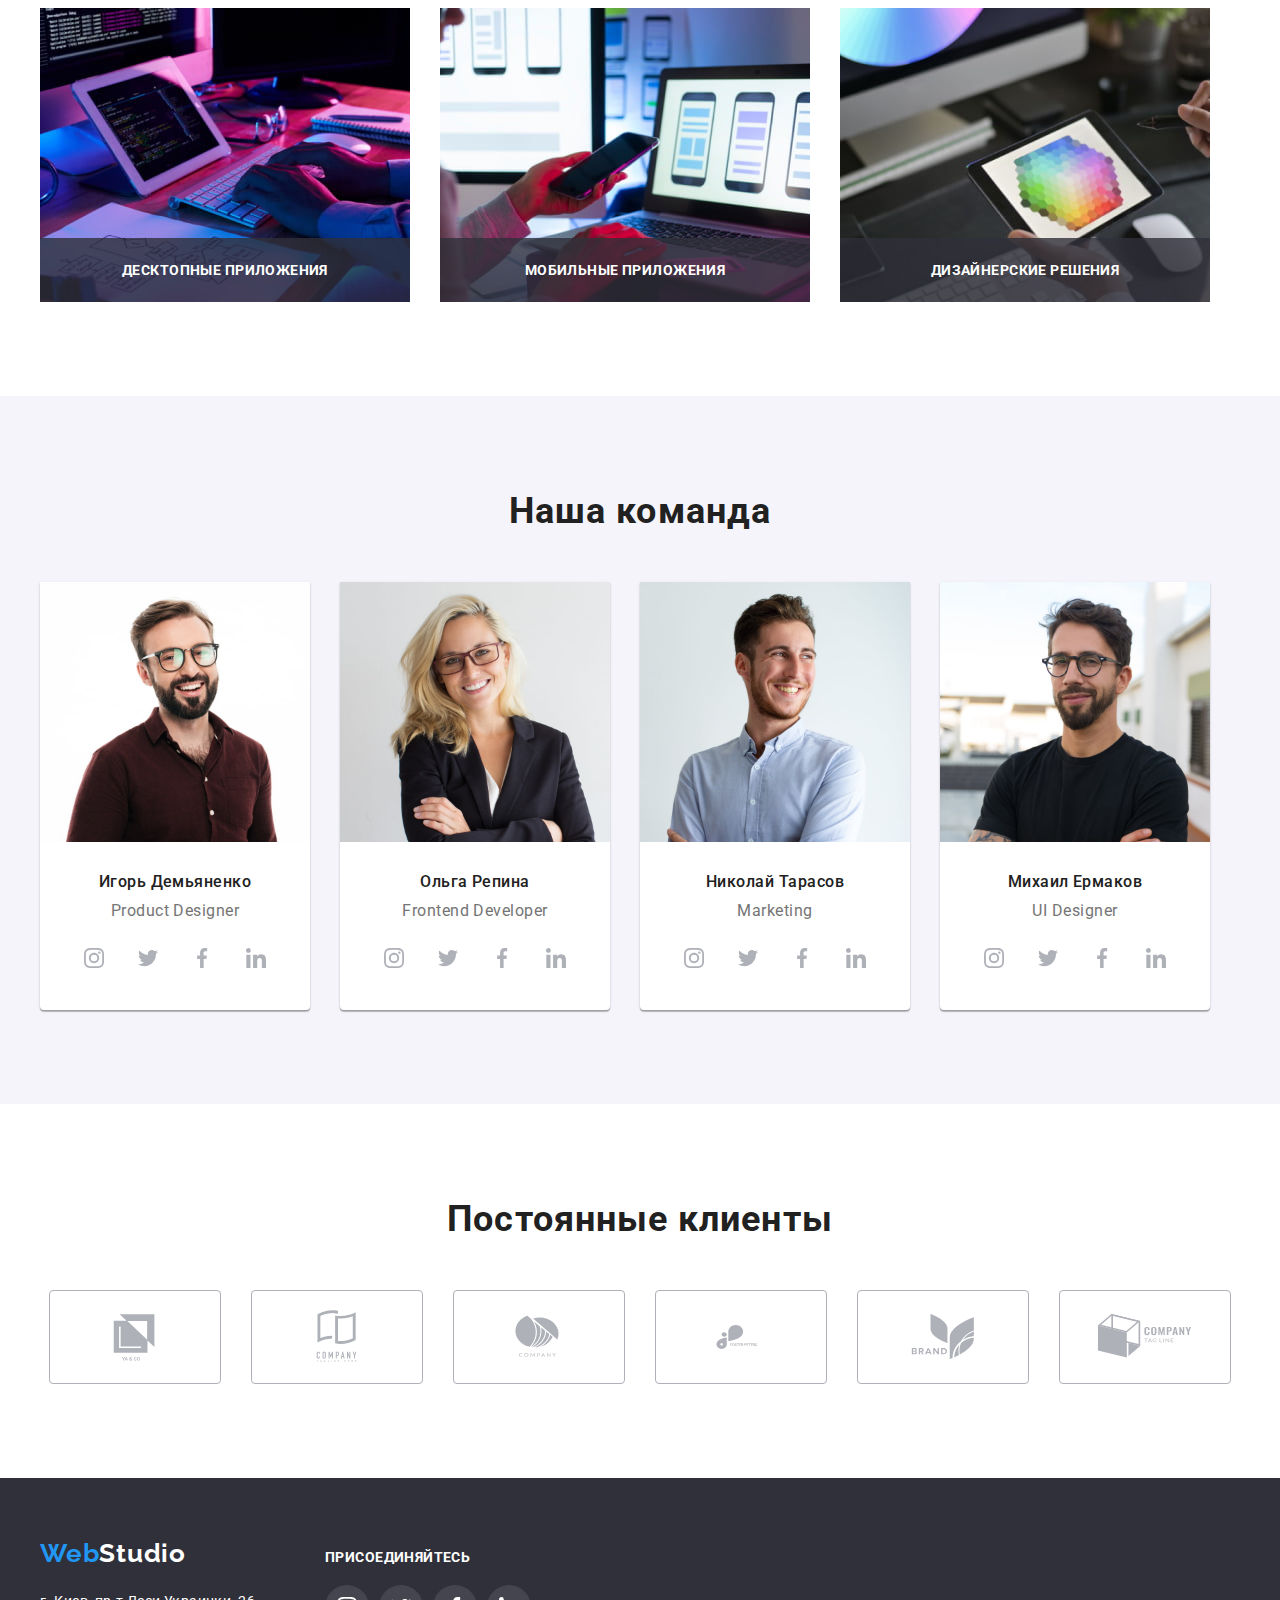
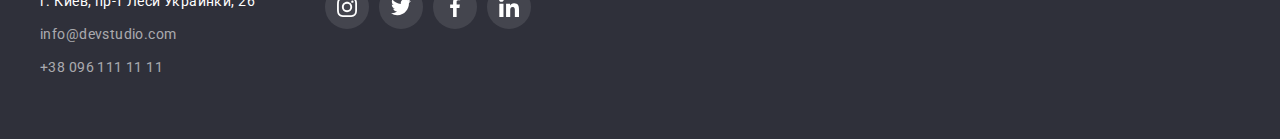
==== commit a55e0117: "new" ====
--- a/index.html
+++ b/index.html
@@ -28,7 +28,7 @@
     <link rel="stylesheet" href="./css/styles.css" />
   </head>
 
-  <body>
+  <body data-page>
     <!--header section-->
 
     <header class="header">
@@ -85,7 +85,7 @@
             для вашего бизнеса
           </h1>
 
-          <button class="btn darc-btn" type="button">Заказать услугу</button>
+          <button class="btn darc-btn" type="button" data-modal-open>Заказать услугу</button>
         </div>
       </section>
 
@@ -153,31 +153,46 @@
           <h2 class="about-uppertitle">Чем мы занимаемся</h2>
           <ul class="about-list list">
             <li class="about-item">
-              <img
-                class="about-img"
-                src="./images/about/сoding.jpg"
-                alt="Программист за своим ПК"
-                width="370"
-                height="294"
-              />
+              <div class="photo-list">
+                <img
+                  class="about-img"
+                  src="./images/about/сoding.jpg"
+                  alt="Программист за своим ПК"
+                  width="370"
+                  height="294"
+                />
+                <div class="photo-list-actions">
+                  <p class="photo-text">Десктопные приложения</p>
+                </div>
+              </div>
             </li>
             <li class="about-item">
-              <img
-                class="about-img"
-                src="./images/about/design.jpg"
-                alt="Разробка мобильного приложения"
-                width="370"
-                height="294"
-              />
+              <div class="photo-list">
+                <img
+                  class="about-img"
+                  src="./images/about/design.jpg"
+                  alt="Разробка мобильного приложения"
+                  width="370"
+                  height="294"
+                />
+                <div class="photo-list-actions">
+                  <p class="photo-text">Мобильные приложения</p>
+                </div>
+              </div>
             </li>
             <li class="about-item">
-              <img
-                class="about-img"
-                src="./images/about/decoration.jpg"
-                alt="Палитра на планшети"
-                width="370"
-                height="294"
-              />
+              <div class="photo-list">
+                <img
+                  class="about-img"
+                  src="./images/about/decoration.jpg"
+                  alt="Палитра на планшети"
+                  width="370"
+                  height="294"
+                />
+                <div class="photo-list-actions">
+                  <p class="photo-text">Дизайнерские решения</p>
+                </div>
+              </div>
             </li>
           </ul>
         </div>
@@ -624,5 +639,18 @@
         </div>
       </div>
     </footer>
+
+    <!--modal window-->
+    <div class="backdrop is-hidden" data-modal>
+      <div class="modal">
+        <button class="modal-btn" data-modal-close>
+          <svg class="modal-btn-icon" width="11" height="11">
+            <use href="./images/icons.svg#icon-close"></use>
+          </svg>
+        </button>
+      </div>
+    </div>
+
+    <script src="./js/modal.js"></script>
   </body>
 </html>
--- a/css/styles.css
+++ b/css/styles.css
@@ -81,8 +81,6 @@
   margin-right: auto;
   padding-left: 15px;
   padding-right: 15px;
-  outline: 2px solid red;
-  outline-offset: -2px;
 }
 
 /* header */
@@ -92,6 +90,7 @@
   background-color: #ffffff;
 
   position: fixed;
+  z-index: 100;
   width: 100%;
   top: 0;
   left: 0;
@@ -108,6 +107,8 @@
   line-height: calc(16 / 12);
   letter-spacing: 0.02em;
   color: var(--title-text-cl);
+
+  transition: color 250ms cubic-bezier(0.4, 0, 0.2, 1);
 }
 
 .header-link:hover,
@@ -121,9 +122,10 @@
 
 .header-link-current::after {
   position: absolute;
+  content: '';
   bottom: 0;
   left: 0;
-  content: '';
+
   width: 100%;
   height: 4px;
   border-radius: 2px;
@@ -152,6 +154,8 @@
 
 .contacts-link {
   color: #757575;
+
+  transition: color 250ms cubic-bezier(0.4, 0, 0.2, 1);
 }
 
 .conttel {
@@ -185,7 +189,10 @@
   line-height: calc(30 / 16);
   letter-spacing: 0.06em;
   color: #ffffff;
-  background: var(--acent-cl);
+  background-color: var(--acent-cl);
+
+  transition: color 250ms cubic-bezier(0.4, 0, 0.2, 1),
+    background-color 250ms cubic-bezier(0.4, 0, 0.2, 1);
 }
 .light-btn {
   padding-top: 6px;
@@ -197,11 +204,13 @@
   font-size: 16px;
   line-height: calc(26 / 16);
   letter-spacing: 0.03em;
-
   border-radius: 4px;
 
   color: #212121;
-  background: #f5f4fa;
+  background-color: #f5f4fa;
+
+  transition: color 250ms cubic-bezier(0.4, 0, 0.2, 1),
+    background-color 250ms cubic-bezier(0.4, 0, 0.2, 1);
 }
 .darc-btn {
   text-align: center;
@@ -314,6 +323,32 @@
 
 .about-section {
   padding-bottom: 94px;
+}
+
+.photo-list {
+  position: relative;
+}
+
+.photo-list-actions {
+  width: 100%;
+  position: absolute;
+  bottom: 0;
+  padding-top: 24px;
+  padding-bottom: 24px;
+  overflow: hidden;
+
+  background-color: rgba(47, 48, 58, 0.8);
+}
+
+.photo-text {
+  font-weight: 700;
+  font-size: 14px;
+  line-height: calc(16 / 14);
+  text-align: center;
+  letter-spacing: 0.03em;
+  text-transform: uppercase;
+
+  color: #ffffff;
 }
 
 .team-uppertitle {
@@ -491,7 +526,7 @@
   letter-spacing: 0.03em;
   color: #ffffff;
 }
-.portfolio-foto:hover .portfolio-overlay {
+.content-item:hover .portfolio-overlay {
   transform: translateY(0);
   opacity: 1;
 }
@@ -511,8 +546,12 @@
 
   width: 44px;
   height: 44px;
+  border-radius: 50%;
+
   color: #afb1b8;
-  border-radius: 50%;
+  background-color: #ffffff;
+  transition: color 250ms cubic-bezier(0.4, 0, 0.2, 1),
+    background-color 250ms cubic-bezier(0.4, 0, 0.2, 1);
 }
 .socials-list {
   display: flex;
@@ -554,9 +593,13 @@
 
   width: 44px;
   height: 44px;
-  color: #ffffff;
-  background: rgba(255, 255, 255, 0.1);
   border-radius: 50%;
+
+  color: #ffffff;
+  background-color: rgba(255, 255, 255, 0.1);
+
+  transition: color 250ms cubic-bezier(0.4, 0, 0.2, 1),
+    background-color 250ms cubic-bezier(0.4, 0, 0.2, 1);
 }
 .footer-socials-list {
   display: flex;
@@ -598,9 +641,12 @@
   justify-content: center;
   width: 170px;
   height: 92px;
+
+  border-radius: 4px;
+  border: 1px solid #afb1b8;
   color: #afb1b8;
-  border: 1px solid #afb1b8;
-  border-radius: 4px;
+
+  transition: color 250ms cubic-bezier(0.4, 0, 0.2, 1);
 }
 .clients-list {
   display: flex;
@@ -659,3 +705,66 @@
 .contacts-link:focus {
   color: var(--acent-cl);
 }
+
+/* modal window */
+
+.no-scroll {
+  overflow: hidden;
+}
+
+.backdrop {
+  position: fixed;
+  top: 0;
+  left: 0;
+  width: 100%;
+  height: 100%;
+  z-index: 1000;
+  background: rgba(0, 0, 0, 0.2);
+
+  opacity: 1;
+  transition: opacity 250ms cubic-bezier(0.4, 0, 0.2, 1);
+}
+
+.backdrop.is-hidden {
+  opacity: 0;
+  visibility: hidden;
+  pointer-events: none;
+}
+
+.backdrop.is-hidden .modal {
+  transform: scale(0.9) translate(-50%, -50%);
+}
+
+.modal {
+  position: absolute;
+  top: 50%;
+  left: 50%;
+  z-index: 1000;
+
+  width: 528px;
+  height: 581px;
+
+  background: #ffffff;
+  box-shadow: 0px 1px 3px rgba(0, 0, 0, 0.12), 0px 1px 1px rgba(0, 0, 0, 0.14),
+    0px 2px 1px rgba(0, 0, 0, 0.2);
+  border-radius: 4px;
+
+  transform: translate(-50%, -50%) scale(1);
+  transition: transform 250ms cubic-bezier(0.4, 0, 0.2, 1);
+}
+
+.modal-btn {
+  cursor: pointer;
+  display: flex;
+  align-items: center;
+  justify-content: center;
+  position: absolute;
+  padding: 0;
+  top: 8px;
+  right: 8px;
+  width: 30px;
+  height: 30px;
+  background: #ffffff;
+  border: 1px solid rgba(0, 0, 0, 0.1);
+  border-radius: 50%;
+}
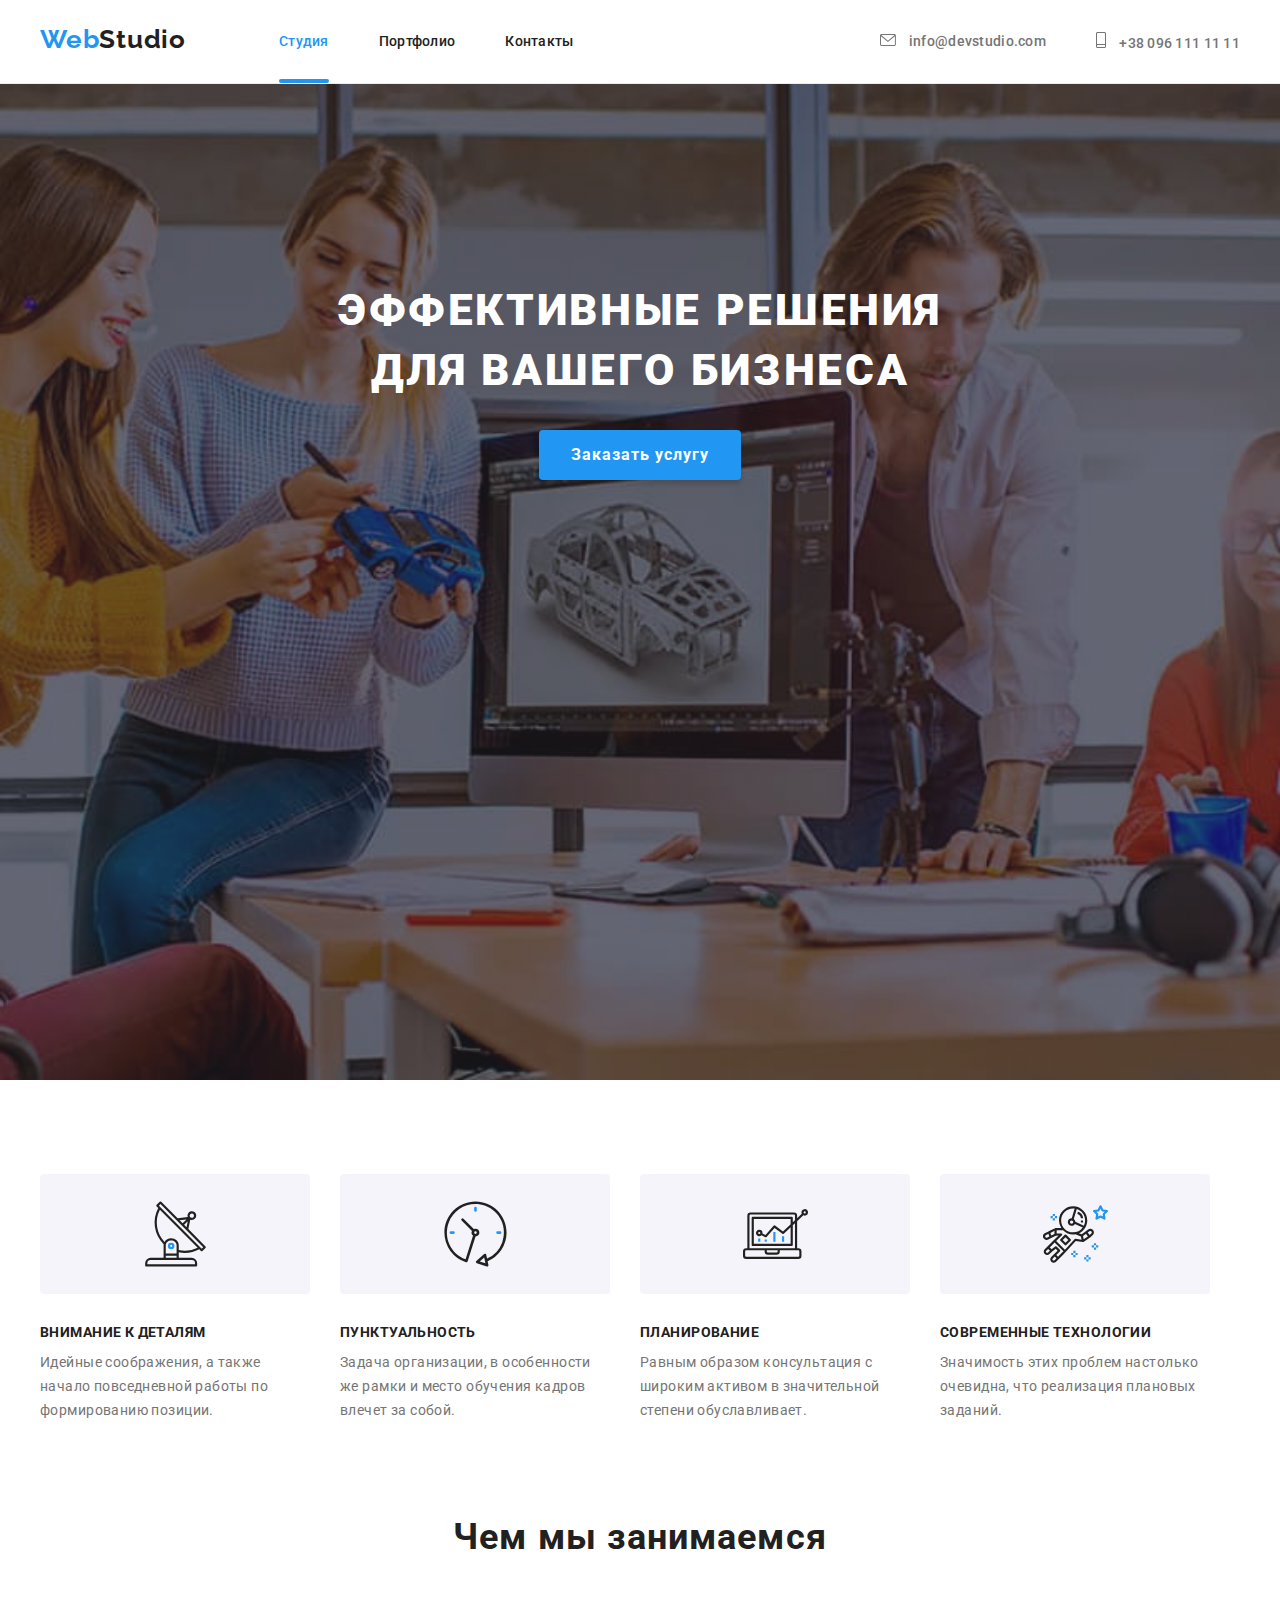
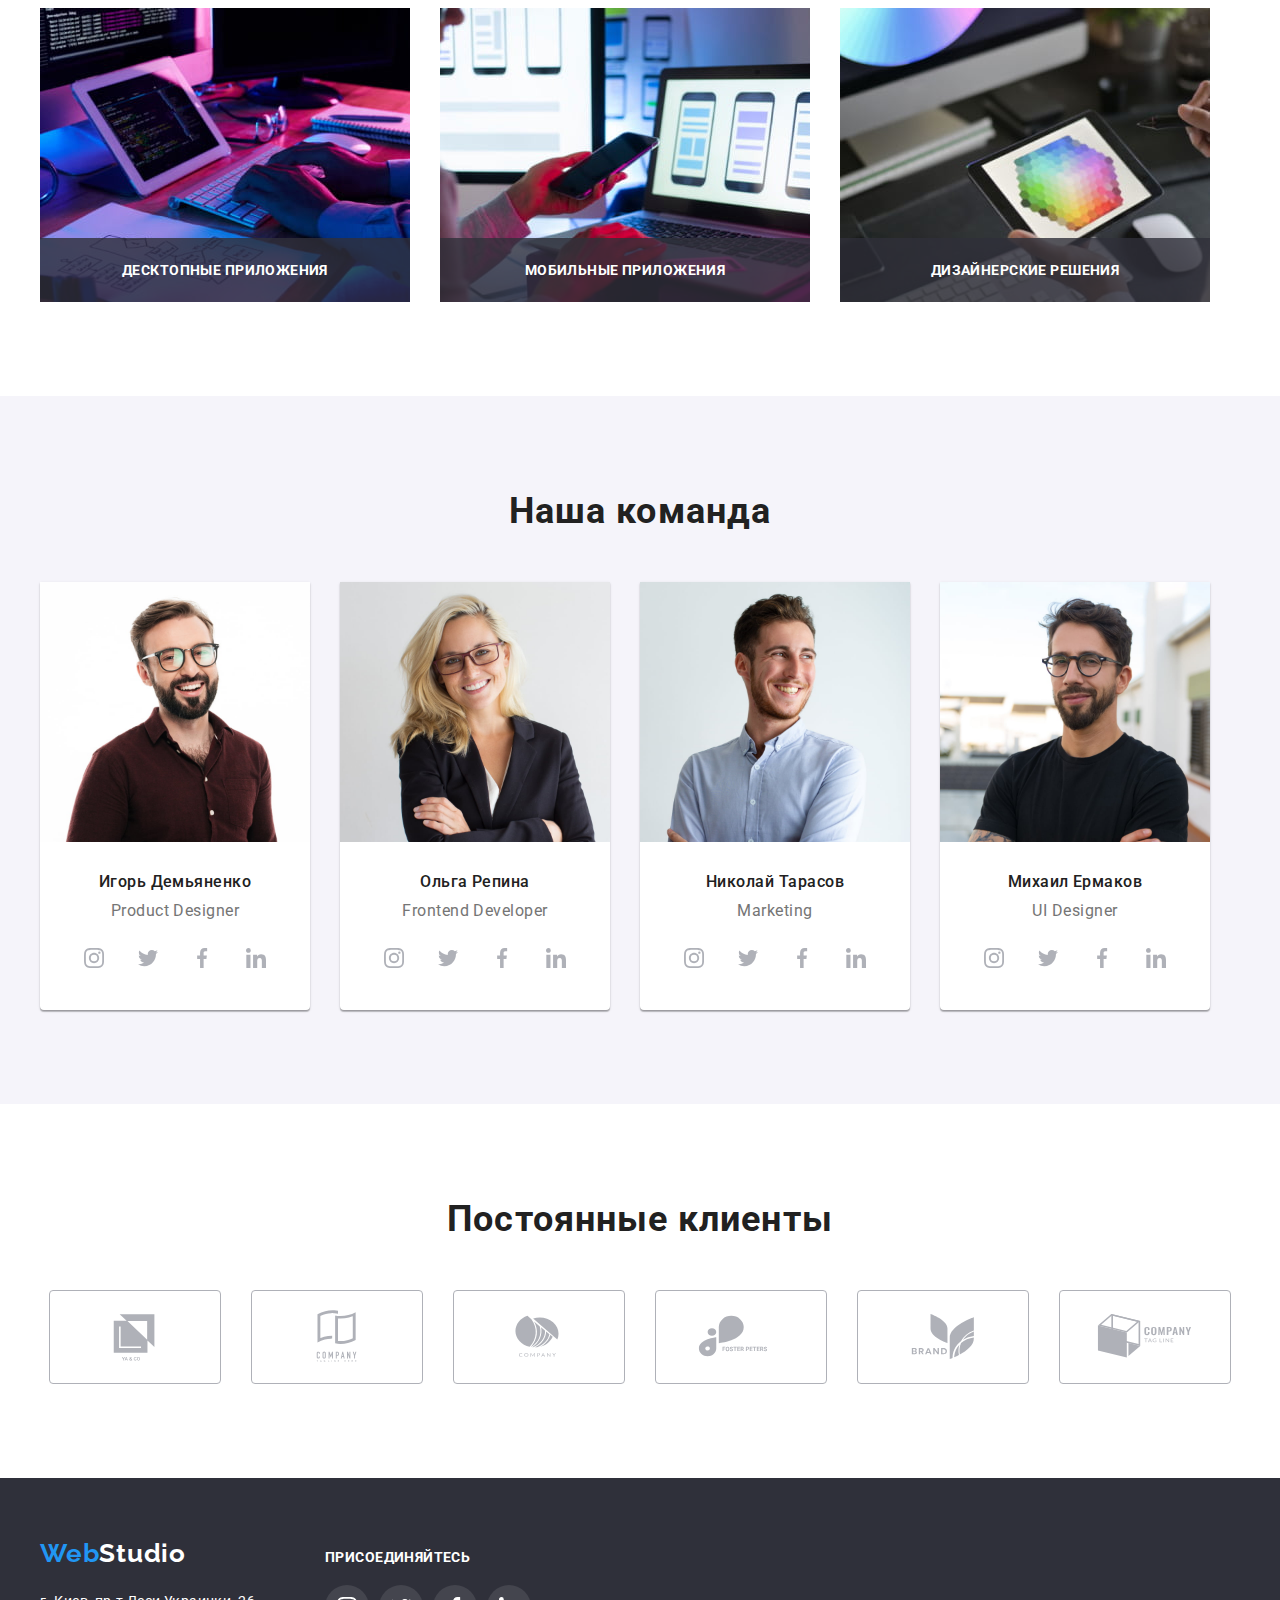
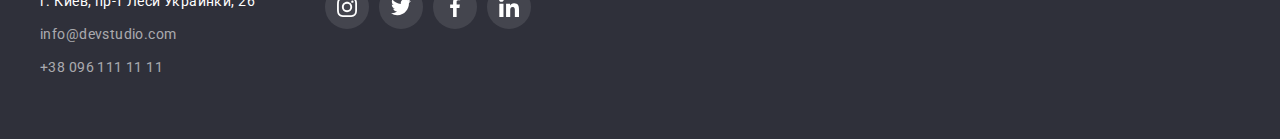
==== commit a30cbba4: "new" ====
--- a/index.html
+++ b/index.html
@@ -517,7 +517,7 @@
               rel="noopener noreferrer"
               aria-label="logo-4"
             >
-              <svg class="clients-icon icon-logo-4" width="63" height="45">
+              <svg class="clients-icon icon-logo-4" width="106" height="60">
                 <use href="./images/icons.svg#icon-logo-4"></use>
               </svg>
             </a>
--- a/css/styles.css
+++ b/css/styles.css
@@ -221,6 +221,7 @@
   padding: 10px 32px;
   box-shadow: 0px 4px 4px rgba(0, 0, 0, 0.15);
   border-radius: 4px;
+  border: none;
 }
 
 .current-btn {
@@ -716,13 +717,18 @@
   position: fixed;
   top: 0;
   left: 0;
+  z-index: 1000;
+
   width: 100%;
   height: 100%;
-  z-index: 1000;
-  background: rgba(0, 0, 0, 0.2);
+
+  background-color: rgba(0, 0, 0, 0.2);
 
   opacity: 1;
-  transition: opacity 250ms cubic-bezier(0.4, 0, 0.2, 1);
+  visibility: visible;
+  pointer-events: initial;
+  transition: opacity 250ms cubic-bezier(0.4, 0, 0.2, 1),
+    visibility 250ms cubic-bezier(0.4, 0, 0.2, 1);
 }
 
 .backdrop.is-hidden {
@@ -732,25 +738,27 @@
 }
 
 .backdrop.is-hidden .modal {
-  transform: scale(0.9) translate(-50%, -50%);
+  opacity: 0;
+  transform: translate(-50%, -50%) scale(0.3);
 }
 
 .modal {
   position: absolute;
   top: 50%;
   left: 50%;
-  z-index: 1000;
+  transform: translate(-50%, -50%) scale(1);
 
   width: 528px;
   height: 581px;
 
-  background: #ffffff;
+  background-color: #ffffff;
   box-shadow: 0px 1px 3px rgba(0, 0, 0, 0.12), 0px 1px 1px rgba(0, 0, 0, 0.14),
     0px 2px 1px rgba(0, 0, 0, 0.2);
   border-radius: 4px;
 
-  transform: translate(-50%, -50%) scale(1);
-  transition: transform 250ms cubic-bezier(0.4, 0, 0.2, 1);
+  opacity: 1;
+  transition: transform 250ms cubic-bezier(0.4, 0, 0.2, 1),
+    opacity 250ms cubic-bezier(0.4, 0, 0.2, 1);
 }
 
 .modal-btn {
